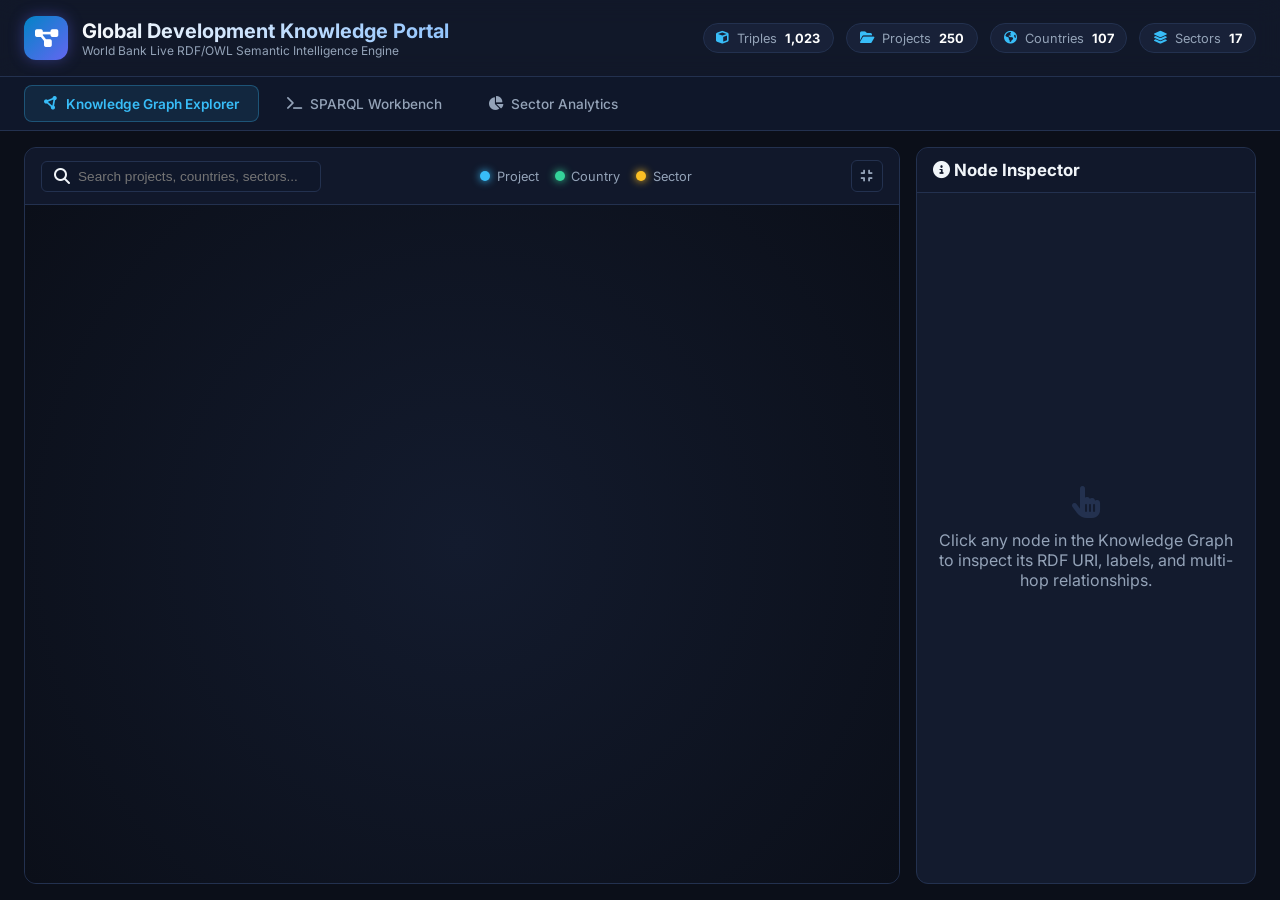
==== index.html @ 52405629 "Initialize Global Development Knowledge Graph portal and GitHub Pages deployment configuration" ====
<!DOCTYPE html>
<html lang="en">
<head>
  <meta charset="UTF-8">
  <meta name="viewport" content="width=device-width, initial-scale=1.0">
  <title>Global Development Knowledge Graph | Semantic Portal</title>
  <!-- Google Fonts -->
  <link rel="preconnect" href="https://fonts.googleapis.com">
  <link rel="preconnect" href="https://fonts.gstatic.com" crossorigin>
  <link href="https://fonts.googleapis.com/css2?family=Inter:wght@300;400;500;600;700;800&family=Fira+Code:wght@400;500;600&display=swap" rel="stylesheet">
  <!-- Font Awesome Icons -->
  <link rel="stylesheet" href="https://cdnjs.cloudflare.com/ajax/libs/font-awesome/6.4.0/css/all.min.css">
  <!-- D3.js for Knowledge Graph visualization -->
  <script src="https://d3js.org/d3.v7.min.js"></script>
  <link rel="stylesheet" href="styles.css">
</head>
<body>
  <div class="app-container">
    <!-- Header -->
    <header class="navbar">
      <div class="brand">
        <div class="logo-icon">
          <i class="fa-solid fa-diagram-project"></i>
        </div>
        <div>
          <h1 class="title">Global Development Knowledge Portal</h1>
          <p class="subtitle">World Bank Live RDF/OWL Semantic Intelligence Engine</p>
        </div>
      </div>
      
      <!-- Metrics Bar -->
      <div class="metrics-bar">
        <div class="metric-badge">
          <i class="fa-solid fa-cube"></i>
          <span class="metric-label">Triples</span>
          <span id="metric-triples" class="metric-value">--</span>
        </div>
        <div class="metric-badge">
          <i class="fa-solid fa-folder-open"></i>
          <span class="metric-label">Projects</span>
          <span id="metric-projects" class="metric-value">--</span>
        </div>
        <div class="metric-badge">
          <i class="fa-solid fa-earth-americas"></i>
          <span class="metric-label">Countries</span>
          <span id="metric-countries" class="metric-value">--</span>
        </div>
        <div class="metric-badge">
          <i class="fa-solid fa-layer-group"></i>
          <span class="metric-label">Sectors</span>
          <span id="metric-sectors" class="metric-value">--</span>
        </div>
      </div>
    </header>

    <!-- Navigation Tabs -->
    <nav class="nav-tabs">
      <button class="tab-btn active" data-tab="tab-graph">
        <i class="fa-solid fa-circle-nodes"></i> Knowledge Graph Explorer
      </button>
      <button class="tab-btn" data-tab="tab-sparql">
        <i class="fa-solid fa-terminal"></i> SPARQL Workbench
      </button>
      <button class="tab-btn" data-tab="tab-sectors">
        <i class="fa-solid fa-chart-pie"></i> Sector Analytics
      </button>
    </nav>

    <!-- Main Content Area -->
    <main class="main-content">
      <!-- TAB 1: GRAPH EXPLORER -->
      <section id="tab-graph" class="tab-content active">
        <div class="graph-layout">
          <!-- Canvas Container -->
          <div class="graph-canvas-card">
            <div class="canvas-header">
              <div class="search-box">
                <i class="fa-solid fa-magnifying-glass"></i>
                <input type="text" id="graph-search" placeholder="Search projects, countries, sectors...">
              </div>
              <div class="legend">
                <span class="legend-item"><span class="dot project-dot"></span> Project</span>
                <span class="legend-item"><span class="dot country-dot"></span> Country</span>
                <span class="legend-item"><span class="dot sector-dot"></span> Sector</span>
              </div>
              <div class="canvas-actions">
                <button id="btn-reset-zoom" class="icon-btn" title="Reset View"><i class="fa-solid fa-compress"></i></button>
              </div>
            </div>
            
            <div id="graph-viz" class="viz-container"></div>
          </div>

          <!-- Node Inspector Panel -->
          <aside class="inspector-card" id="inspector">
            <div class="inspector-header">
              <h3><i class="fa-solid fa-circle-info"></i> Node Inspector</h3>
            </div>
            <div id="inspector-body" class="inspector-body">
              <div class="empty-state">
                <i class="fa-solid fa-hand-pointer"></i>
                <p>Click any node in the Knowledge Graph to inspect its RDF URI, labels, and multi-hop relationships.</p>
              </div>
            </div>
          </aside>
        </div>
      </section>

      <!-- TAB 2: SPARQL WORKBENCH -->
      <section id="tab-sparql" class="tab-content">
        <div class="sparql-layout">
          <div class="sparql-editor-card">
            <div class="editor-header">
              <h3><i class="fa-solid fa-code"></i> SPARQL Query Console</h3>
              <div class="query-presets">
                <label>Preset Queries:</label>
                <select id="preset-select">
                  <option value="water">Water & Sanitation Sector Projects</option>
                  <option value="countries">Active Projects by Country</option>
                  <option value="sectors">Top Sectors Distribution</option>
                  <option value="all">List All RDF Triples (Limit 50)</option>
                </select>
              </div>
            </div>
            
            <textarea id="sparql-input" spellcheck="false"></textarea>
            
            <div class="editor-footer">
              <button id="btn-run-sparql" class="btn btn-primary">
                <i class="fa-solid fa-play"></i> Execute Query
              </button>
            </div>
          </div>

          <!-- Query Results Table -->
          <div class="results-card">
            <div class="results-header">
              <h3><i class="fa-solid fa-table-list"></i> Query Results</h3>
              <span id="results-count" class="badge">0 records</span>
            </div>
            <div class="table-wrapper">
              <table id="results-table">
                <thead>
                  <tr id="results-head">
                    <th>Execute a SPARQL query to view results</th>
                  </tr>
                </thead>
                <tbody id="results-body">
                </tbody>
              </table>
            </div>
          </div>
        </div>
      </section>

      <!-- TAB 3: SECTOR ANALYTICS -->
      <section id="tab-sectors" class="tab-content">
        <div class="sectors-grid" id="sectors-container">
          <!-- Populated dynamically -->
        </div>
      </section>
    </main>
  </div>

  <script src="app.js"></script>
</body>
</html>
---- styles.css ----
:root {
  --bg-dark: #0b0f19;
  --bg-card: #131b2e;
  --bg-card-hover: #1a253d;
  --border-color: #23314f;
  --text-main: #f1f5f9;
  --text-muted: #94a3b8;
  --primary: #38bdf8;
  --primary-glow: rgba(56, 189, 248, 0.25);
  --accent-project: #38bdf8;
  --accent-country: #34d399;
  --accent-sector: #fbbf24;
  --accent-purple: #a78bfa;
  --font-sans: 'Inter', -apple-system, BlinkMacSystemFont, sans-serif;
  --font-mono: 'Fira Code', monospace;
}

* {
  box-sizing: border-box;
  margin: 0;
  padding: 0;
}

body {
  font-family: var(--font-sans);
  background-color: var(--bg-dark);
  color: var(--text-main);
  min-height: 100vh;
  overflow-x: hidden;
}

.app-container {
  display: flex;
  flex-direction: column;
  height: 100vh;
}

/* Header */
.navbar {
  display: flex;
  justify-content: space-between;
  align-items: center;
  padding: 1rem 1.5rem;
  background: rgba(19, 27, 46, 0.8);
  backdrop-filter: blur(12px);
  border-bottom: 1px solid var(--border-color);
}

.brand {
  display: flex;
  align-items: center;
  gap: 0.85rem;
}

.logo-icon {
  width: 44px;
  height: 44px;
  border-radius: 12px;
  background: linear-gradient(135deg, #0284c7, #6366f1);
  display: flex;
  align-items: center;
  justify-content: center;
  font-size: 1.3rem;
  color: #fff;
  box-shadow: 0 0 15px rgba(99, 102, 241, 0.4);
}

.title {
  font-size: 1.25rem;
  font-weight: 700;
  background: linear-gradient(90deg, #f8fafc, #93c5fd);
  -webkit-background-clip: text;
  -webkit-text-fill-color: transparent;
}

.subtitle {
  font-size: 0.75rem;
  color: var(--text-muted);
  font-weight: 400;
}

/* Metrics Bar */
.metrics-bar {
  display: flex;
  gap: 0.75rem;
}

.metric-badge {
  display: flex;
  align-items: center;
  gap: 0.5rem;
  background: rgba(35, 49, 79, 0.4);
  border: 1px solid var(--border-color);
  padding: 0.4rem 0.8rem;
  border-radius: 20px;
  font-size: 0.8rem;
}

.metric-badge i {
  color: var(--primary);
}

.metric-label {
  color: var(--text-muted);
}

.metric-value {
  font-weight: 700;
  color: #fff;
}

/* Navigation Tabs */
.nav-tabs {
  display: flex;
  gap: 0.5rem;
  padding: 0.5rem 1.5rem;
  background: #0f172a;
  border-bottom: 1px solid var(--border-color);
}

.tab-btn {
  background: transparent;
  border: none;
  color: var(--text-muted);
  padding: 0.6rem 1.2rem;
  border-radius: 8px;
  font-family: var(--font-sans);
  font-size: 0.85rem;
  font-weight: 500;
  cursor: pointer;
  display: flex;
  align-items: center;
  gap: 0.5rem;
  transition: all 0.2s ease;
}

.tab-btn:hover {
  color: var(--text-main);
  background: rgba(255, 255, 255, 0.05);
}

.tab-btn.active {
  color: var(--primary);
  background: rgba(56, 189, 248, 0.1);
  border: 1px solid rgba(56, 189, 248, 0.3);
  font-weight: 600;
}

/* Main Content */
.main-content {
  flex: 1;
  overflow: hidden;
  position: relative;
}

.tab-content {
  display: none;
  height: 100%;
  padding: 1rem 1.5rem;
}

.tab-content.active {
  display: block;
}

/* Graph Tab Layout */
.graph-layout {
  display: grid;
  grid-template-columns: 1fr 340px;
  gap: 1rem;
  height: 100%;
}

.graph-canvas-card {
  background: var(--bg-card);
  border: 1px solid var(--border-color);
  border-radius: 12px;
  display: flex;
  flex-direction: column;
  overflow: hidden;
  position: relative;
}

.canvas-header {
  display: flex;
  justify-content: space-between;
  align-items: center;
  padding: 0.75rem 1rem;
  background: rgba(15, 23, 42, 0.6);
  border-bottom: 1px solid var(--border-color);
}

.search-box {
  display: flex;
  align-items: center;
  gap: 0.5rem;
  background: #0f172a;
  border: 1px solid var(--border-color);
  border-radius: 6px;
  padding: 0.4rem 0.75rem;
  width: 280px;
}

.search-box input {
  background: transparent;
  border: none;
  color: #fff;
  font-size: 0.85rem;
  outline: none;
  width: 100%;
}

.legend {
  display: flex;
  gap: 1rem;
  font-size: 0.8rem;
  color: var(--text-muted);
}

.legend-item {
  display: flex;
  align-items: center;
  gap: 0.4rem;
}

.dot {
  width: 10px;
  height: 10px;
  border-radius: 50%;
  display: inline-block;
}

.project-dot { background: var(--accent-project); box-shadow: 0 0 8px var(--accent-project); }
.country-dot { background: var(--accent-country); box-shadow: 0 0 8px var(--accent-country); }
.sector-dot { background: var(--accent-sector); box-shadow: 0 0 8px var(--accent-sector); }

.icon-btn {
  background: #0f172a;
  border: 1px solid var(--border-color);
  color: var(--text-muted);
  width: 32px;
  height: 32px;
  border-radius: 6px;
  cursor: pointer;
  display: flex;
  align-items: center;
  justify-content: center;
  transition: all 0.2s;
}

.icon-btn:hover {
  color: #fff;
  border-color: var(--primary);
}

.viz-container {
  flex: 1;
  width: 100%;
  height: 100%;
  background: radial-gradient(circle at center, #131b2e 0%, #0b0f19 100%);
}

/* Inspector Panel */
.inspector-card {
  background: var(--bg-card);
  border: 1px solid var(--border-color);
  border-radius: 12px;
  display: flex;
  flex-direction: column;
  overflow: hidden;
}

.inspector-header {
  padding: 0.75rem 1rem;
  background: rgba(15, 23, 42, 0.6);
  border-bottom: 1px solid var(--border-color);
  font-size: 0.9rem;
}

.inspector-body {
  padding: 1rem;
  flex: 1;
  overflow-y: auto;
}

.empty-state {
  display: flex;
  flex-direction: column;
  align-items: center;
  justify-content: center;
  height: 100%;
  color: var(--text-muted);
  text-align: center;
  gap: 0.75rem;
}

.empty-state i {
  font-size: 2rem;
  color: var(--border-color);
}

.node-title-badge {
  display: inline-block;
  padding: 0.25rem 0.6rem;
  border-radius: 4px;
  font-size: 0.75rem;
  font-weight: 600;
  text-transform: uppercase;
  margin-bottom: 0.5rem;
}

.node-title-badge.Project { background: rgba(56, 189, 248, 0.2); color: var(--accent-project); border: 1px solid var(--accent-project); }
.node-title-badge.Country { background: rgba(52, 211, 153, 0.2); color: var(--accent-country); border: 1px solid var(--accent-country); }
.node-title-badge.Sector { background: rgba(251, 191, 36, 0.2); color: var(--accent-sector); border: 1px solid var(--accent-sector); }

.detail-section {
  margin-top: 1rem;
}

.detail-section h4 {
  font-size: 0.75rem;
  text-transform: uppercase;
  color: var(--text-muted);
  margin-bottom: 0.4rem;
  letter-spacing: 0.05em;
}

.uri-code {
  font-family: var(--font-mono);
  font-size: 0.75rem;
  background: #0b0f19;
  padding: 0.5rem;
  border-radius: 6px;
  word-break: break-all;
  border: 1px solid var(--border-color);
  color: var(--primary);
}

.rel-list {
  list-style: none;
}

.rel-item {
  padding: 0.5rem 0;
  border-bottom: 1px dashed var(--border-color);
  font-size: 0.8rem;
  display: flex;
  justify-content: space-between;
  gap: 0.5rem;
}

.rel-label {
  color: var(--text-muted);
  font-family: var(--font-mono);
}

.rel-target {
  color: var(--text-main);
  font-weight: 500;
}

/* SPARQL Workbench Layout */
.sparql-layout {
  display: grid;
  grid-template-rows: 240px 1fr;
  gap: 1rem;
  height: 100%;
}

.sparql-editor-card {
  background: var(--bg-card);
  border: 1px solid var(--border-color);
  border-radius: 12px;
  display: flex;
  flex-direction: column;
  overflow: hidden;
}

.editor-header {
  display: flex;
  justify-content: space-between;
  align-items: center;
  padding: 0.75rem 1rem;
  background: rgba(15, 23, 42, 0.6);
  border-bottom: 1px solid var(--border-color);
}

.query-presets select {
  background: #0f172a;
  border: 1px solid var(--border-color);
  color: var(--text-main);
  padding: 0.35rem 0.6rem;
  border-radius: 6px;
  font-family: var(--font-sans);
  font-size: 0.8rem;
}

#sparql-input {
  flex: 1;
  background: #0b0f19;
  color: #38bdf8;
  font-family: var(--font-mono);
  font-size: 0.85rem;
  padding: 1rem;
  border: none;
  resize: none;
  outline: none;
  line-height: 1.4;
}

.editor-footer {
  padding: 0.5rem 1rem;
  background: rgba(15, 23, 42, 0.6);
  border-top: 1px solid var(--border-color);
  display: flex;
  justify-content: flex-end;
}

.btn-primary {
  background: linear-gradient(135deg, #0284c7, #6366f1);
  color: #fff;
  border: none;
  padding: 0.5rem 1.25rem;
  border-radius: 6px;
  font-weight: 600;
  font-size: 0.85rem;
  cursor: pointer;
  display: flex;
  align-items: center;
  gap: 0.5rem;
  transition: all 0.2s;
}

.btn-primary:hover {
  opacity: 0.9;
  box-shadow: 0 0 12px rgba(99, 102, 241, 0.4);
}

.results-card {
  background: var(--bg-card);
  border: 1px solid var(--border-color);
  border-radius: 12px;
  display: flex;
  flex-direction: column;
  overflow: hidden;
}

.results-header {
  display: flex;
  justify-content: space-between;
  align-items: center;
  padding: 0.75rem 1rem;
  background: rgba(15, 23, 42, 0.6);
  border-bottom: 1px solid var(--border-color);
}

.badge {
  background: rgba(56, 189, 248, 0.15);
  color: var(--primary);
  padding: 0.2rem 0.6rem;
  border-radius: 12px;
  font-size: 0.75rem;
}

.table-wrapper {
  flex: 1;
  overflow: auto;
}

table {
  width: 100%;
  border-collapse: collapse;
  font-size: 0.85rem;
}

th, td {
  padding: 0.75rem 1rem;
  text-align: left;
  border-bottom: 1px solid var(--border-color);
}

th {
  background: #0f172a;
  color: var(--text-muted);
  font-weight: 600;
  position: sticky;
  top: 0;
}

tr:hover {
  background: rgba(255, 255, 255, 0.02);
}

/* Sectors Tab */
.sectors-grid {
  display: grid;
  grid-template-columns: repeat(auto-fill, minmax(280px, 1fr));
  gap: 1rem;
  overflow-y: auto;
  height: 100%;
  padding-bottom: 2rem;
}

.sector-card {
  background: var(--bg-card);
  border: 1px solid var(--border-color);
  border-radius: 12px;
  padding: 1.25rem;
  display: flex;
  flex-direction: column;
  justify-content: space-between;
  transition: all 0.2s;
}

.sector-card:hover {
  border-color: var(--accent-sector);
  transform: translateY(-2px);
  box-shadow: 0 4px 15px rgba(251, 191, 36, 0.15);
}

.sector-name {
  font-size: 1rem;
  font-weight: 600;
  color: var(--text-main);
  margin-bottom: 0.5rem;
}

.sector-count-badge {
  font-size: 1.5rem;
  font-weight: 800;
  color: var(--accent-sector);
}
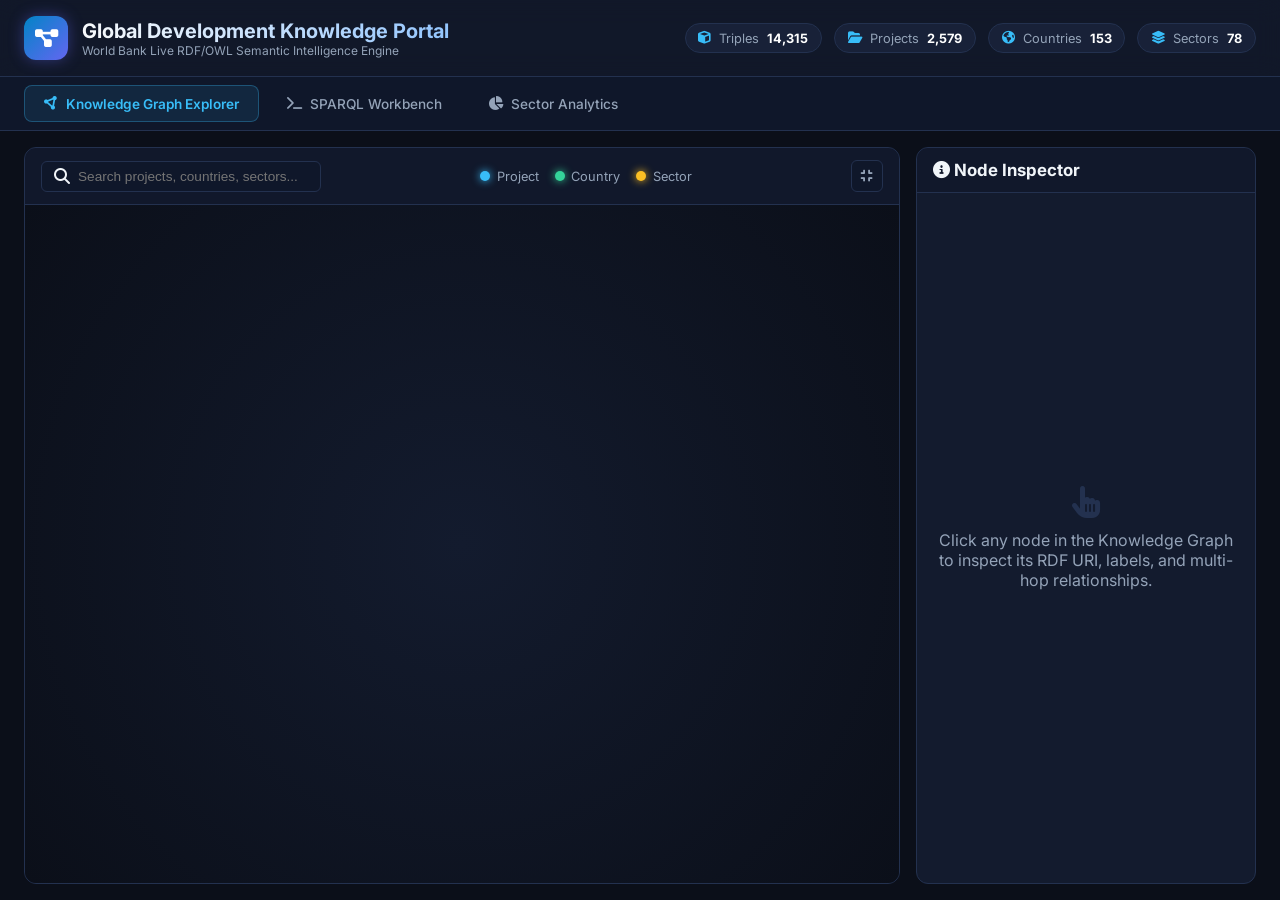
==== commit a706edcc: "Fix static host detection on GitHub Pages & set Top 10 Countries SPARQL aggregation as default" ====
--- a/index.html
+++ b/index.html
@@ -115,8 +115,8 @@
               <div class="query-presets">
                 <label>Preset Queries:</label>
                 <select id="preset-select">
+                  <option value="countries">Top 10 Active Projects by Country (Aggregation)</option>
                   <option value="water">Water & Sanitation Sector Projects</option>
-                  <option value="countries">Active Projects by Country</option>
                   <option value="sectors">Top Sectors Distribution</option>
                   <option value="all">List All RDF Triples (Limit 50)</option>
                 </select>
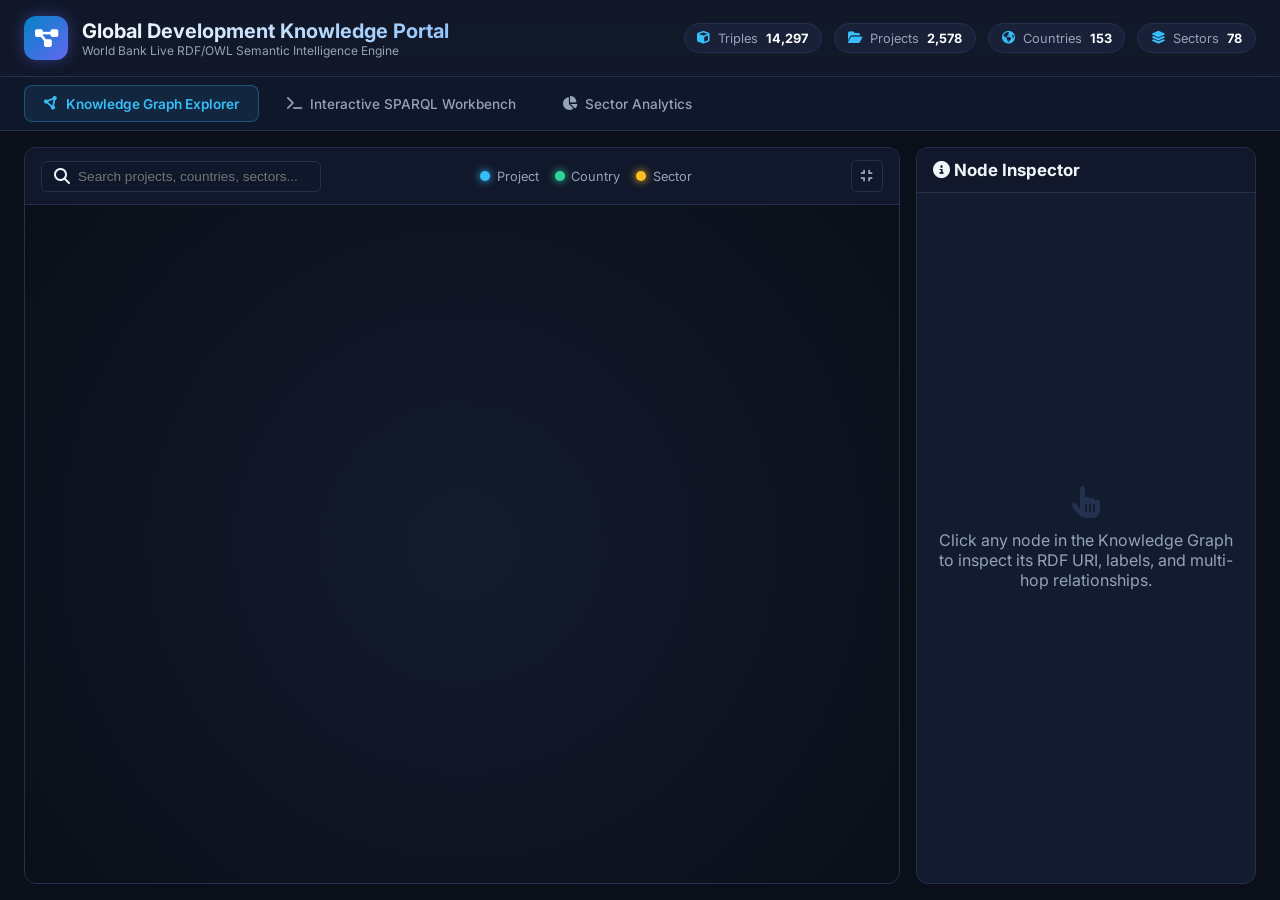
==== commit cabb252d: "Expand interactive SPARQL portal with in-browser client RDF engine, 7 presets, CSV export, and execu" ====
--- a/index.html
+++ b/index.html
@@ -59,7 +59,7 @@
         <i class="fa-solid fa-circle-nodes"></i> Knowledge Graph Explorer
       </button>
       <button class="tab-btn" data-tab="tab-sparql">
-        <i class="fa-solid fa-terminal"></i> SPARQL Workbench
+        <i class="fa-solid fa-terminal"></i> Interactive SPARQL Workbench
       </button>
       <button class="tab-btn" data-tab="tab-sectors">
         <i class="fa-solid fa-chart-pie"></i> Sector Analytics
@@ -113,12 +113,15 @@
             <div class="editor-header">
               <h3><i class="fa-solid fa-code"></i> SPARQL Query Console</h3>
               <div class="query-presets">
-                <label>Preset Queries:</label>
+                <label>Presets:</label>
                 <select id="preset-select">
-                  <option value="countries">Top 10 Active Projects by Country (Aggregation)</option>
-                  <option value="water">Water & Sanitation Sector Projects</option>
-                  <option value="sectors">Top Sectors Distribution</option>
-                  <option value="all">List All RDF Triples (Limit 50)</option>
+                  <option value="countries">🏆 Top 10 Active Countries (Aggregation)</option>
+                  <option value="water">💧 Water, Sanitation & Flood Protection</option>
+                  <option value="energy">⚡ Energy & Infrastructure Projects</option>
+                  <option value="education">🏫 Education & Health Projects</option>
+                  <option value="sectors">📊 Top 15 Sectors Breakdown</option>
+                  <option value="multihop">🔗 Multi-Hop Explorer (Project → Country → Sector)</option>
+                  <option value="all">📜 Raw Triples Inspection (Limit 50)</option>
                 </select>
               </div>
             </div>
@@ -126,8 +129,9 @@
             <textarea id="sparql-input" spellcheck="false"></textarea>
             
             <div class="editor-footer">
+              <span id="engine-status" class="engine-badge"><i class="fa-solid fa-bolt"></i> Client-Side RDF Engine Active</span>
               <button id="btn-run-sparql" class="btn btn-primary">
-                <i class="fa-solid fa-play"></i> Execute Query
+                <i class="fa-solid fa-play"></i> Run SPARQL Query
               </button>
             </div>
           </div>
@@ -135,8 +139,17 @@
           <!-- Query Results Table -->
           <div class="results-card">
             <div class="results-header">
-              <h3><i class="fa-solid fa-table-list"></i> Query Results</h3>
-              <span id="results-count" class="badge">0 records</span>
+              <div style="display:flex; align-items:center; gap:0.75rem;">
+                <h3><i class="fa-solid fa-table-list"></i> Query Results</h3>
+                <span id="results-count" class="badge">0 records</span>
+                <span id="exec-time" class="time-badge">-- ms</span>
+              </div>
+              <div style="display:flex; gap:0.5rem; align-items:center;">
+                <input type="text" id="results-search" placeholder="Filter results..." class="table-search-input">
+                <button id="btn-export-csv" class="btn-secondary" title="Export Results as CSV">
+                  <i class="fa-solid fa-file-csv"></i> Export CSV
+                </button>
+              </div>
             </div>
             <div class="table-wrapper">
               <table id="results-table">
--- a/styles.css
+++ b/styles.css
@@ -413,7 +413,18 @@
   background: rgba(15, 23, 42, 0.6);
   border-top: 1px solid var(--border-color);
   display: flex;
-  justify-content: flex-end;
+  justify-content: space-between;
+  align-items: center;
+}
+
+.engine-badge {
+  font-size: 0.75rem;
+  color: var(--accent-country);
+  background: rgba(52, 211, 153, 0.15);
+  border: 1px solid rgba(52, 211, 153, 0.3);
+  padding: 0.3rem 0.6rem;
+  border-radius: 12px;
+  font-weight: 500;
 }
 
 .btn-primary {
@@ -436,6 +447,26 @@
   box-shadow: 0 0 12px rgba(99, 102, 241, 0.4);
 }
 
+.btn-secondary {
+  background: #0f172a;
+  border: 1px solid var(--border-color);
+  color: var(--text-main);
+  padding: 0.35rem 0.75rem;
+  border-radius: 6px;
+  font-size: 0.8rem;
+  font-weight: 500;
+  cursor: pointer;
+  display: flex;
+  align-items: center;
+  gap: 0.4rem;
+  transition: all 0.2s;
+}
+
+.btn-secondary:hover {
+  border-color: var(--primary);
+  color: var(--primary);
+}
+
 .results-card {
   background: var(--bg-card);
   border: 1px solid var(--border-color);
@@ -460,6 +491,26 @@
   padding: 0.2rem 0.6rem;
   border-radius: 12px;
   font-size: 0.75rem;
+}
+
+.time-badge {
+  background: rgba(167, 139, 250, 0.15);
+  color: var(--accent-purple);
+  padding: 0.2rem 0.6rem;
+  border-radius: 12px;
+  font-size: 0.75rem;
+  font-family: var(--font-mono);
+}
+
+.table-search-input {
+  background: #0f172a;
+  border: 1px solid var(--border-color);
+  color: var(--text-main);
+  padding: 0.35rem 0.6rem;
+  border-radius: 6px;
+  font-size: 0.8rem;
+  width: 180px;
+  outline: none;
 }
 
 .table-wrapper {
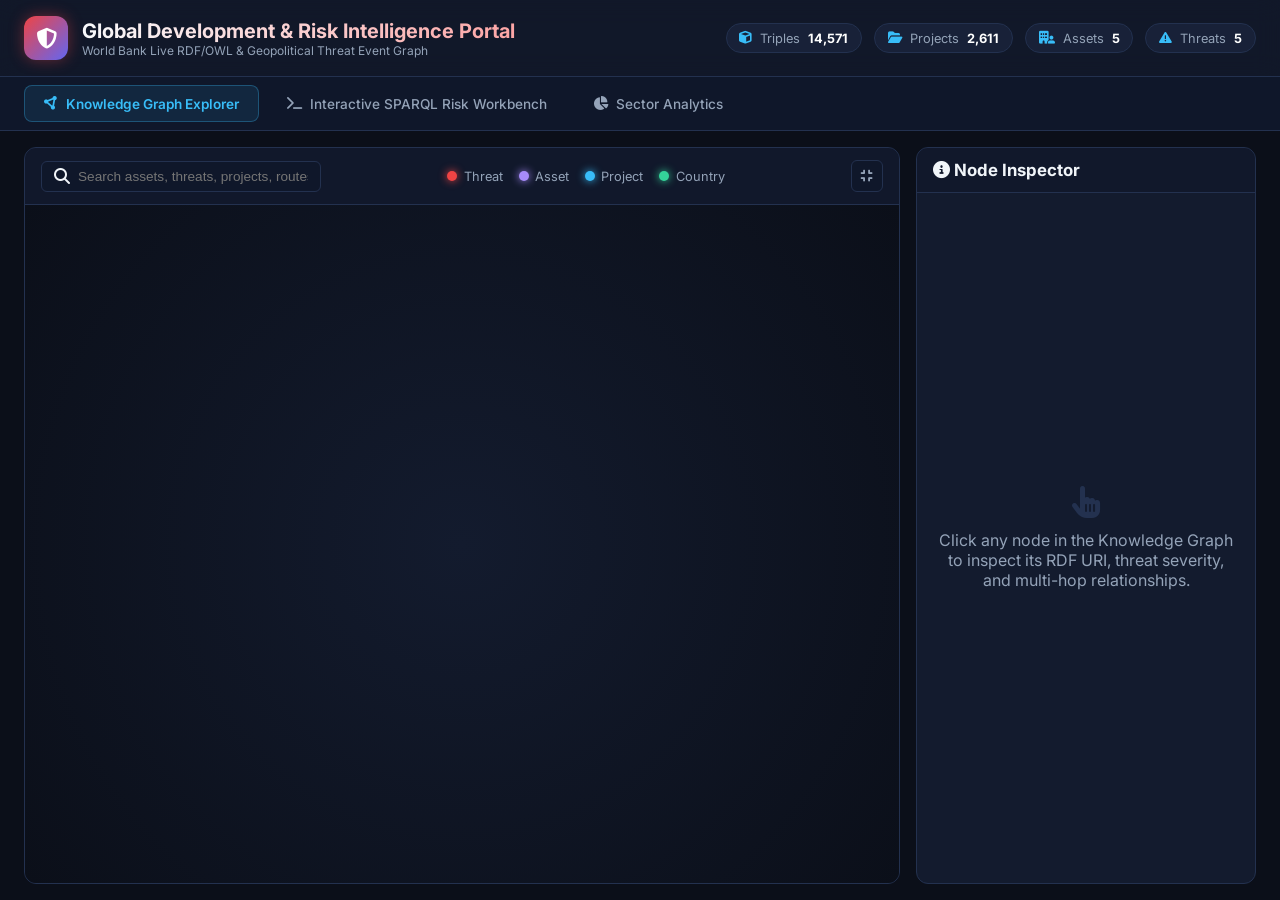
==== commit a49812f4: "Implement Geopolitical & Asset Risk Layer, ontology expansion, multi-hop risk SPARQL query, requirem" ====
--- a/index.html
+++ b/index.html
@@ -3,7 +3,7 @@
 <head>
   <meta charset="UTF-8">
   <meta name="viewport" content="width=device-width, initial-scale=1.0">
-  <title>Global Development Knowledge Graph | Semantic Portal</title>
+  <title>Global Development & Geopolitical Risk Knowledge Graph | Semantic Portal</title>
   <!-- Google Fonts -->
   <link rel="preconnect" href="https://fonts.googleapis.com">
   <link rel="preconnect" href="https://fonts.gstatic.com" crossorigin>
@@ -20,11 +20,11 @@
     <header class="navbar">
       <div class="brand">
         <div class="logo-icon">
-          <i class="fa-solid fa-diagram-project"></i>
+          <i class="fa-solid fa-shield-halved"></i>
         </div>
         <div>
-          <h1 class="title">Global Development Knowledge Portal</h1>
-          <p class="subtitle">World Bank Live RDF/OWL Semantic Intelligence Engine</p>
+          <h1 class="title">Global Development & Risk Intelligence Portal</h1>
+          <p class="subtitle">World Bank Live RDF/OWL & Geopolitical Threat Event Graph</p>
         </div>
       </div>
       
@@ -41,14 +41,14 @@
           <span id="metric-projects" class="metric-value">--</span>
         </div>
         <div class="metric-badge">
-          <i class="fa-solid fa-earth-americas"></i>
-          <span class="metric-label">Countries</span>
-          <span id="metric-countries" class="metric-value">--</span>
+          <i class="fa-solid fa-building-user"></i>
+          <span class="metric-label">Assets</span>
+          <span id="metric-assets" class="metric-value">--</span>
         </div>
         <div class="metric-badge">
-          <i class="fa-solid fa-layer-group"></i>
-          <span class="metric-label">Sectors</span>
-          <span id="metric-sectors" class="metric-value">--</span>
+          <i class="fa-solid fa-triangle-exclamation"></i>
+          <span class="metric-label">Threats</span>
+          <span id="metric-threats" class="metric-value">--</span>
         </div>
       </div>
     </header>
@@ -59,7 +59,7 @@
         <i class="fa-solid fa-circle-nodes"></i> Knowledge Graph Explorer
       </button>
       <button class="tab-btn" data-tab="tab-sparql">
-        <i class="fa-solid fa-terminal"></i> Interactive SPARQL Workbench
+        <i class="fa-solid fa-terminal"></i> Interactive SPARQL Risk Workbench
       </button>
       <button class="tab-btn" data-tab="tab-sectors">
         <i class="fa-solid fa-chart-pie"></i> Sector Analytics
@@ -76,12 +76,13 @@
             <div class="canvas-header">
               <div class="search-box">
                 <i class="fa-solid fa-magnifying-glass"></i>
-                <input type="text" id="graph-search" placeholder="Search projects, countries, sectors...">
+                <input type="text" id="graph-search" placeholder="Search assets, threats, projects, routes...">
               </div>
               <div class="legend">
+                <span class="legend-item"><span class="dot threat-dot"></span> Threat</span>
+                <span class="legend-item"><span class="dot asset-dot"></span> Asset</span>
                 <span class="legend-item"><span class="dot project-dot"></span> Project</span>
                 <span class="legend-item"><span class="dot country-dot"></span> Country</span>
-                <span class="legend-item"><span class="dot sector-dot"></span> Sector</span>
               </div>
               <div class="canvas-actions">
                 <button id="btn-reset-zoom" class="icon-btn" title="Reset View"><i class="fa-solid fa-compress"></i></button>
@@ -99,7 +100,7 @@
             <div id="inspector-body" class="inspector-body">
               <div class="empty-state">
                 <i class="fa-solid fa-hand-pointer"></i>
-                <p>Click any node in the Knowledge Graph to inspect its RDF URI, labels, and multi-hop relationships.</p>
+                <p>Click any node in the Knowledge Graph to inspect its RDF URI, threat severity, and multi-hop relationships.</p>
               </div>
             </div>
           </aside>
@@ -115,6 +116,7 @@
               <div class="query-presets">
                 <label>Presets:</label>
                 <select id="preset-select">
+                  <option value="risk">⚠️ Geopolitical Risk Traversal (Asset → Route → Threat Event)</option>
                   <option value="countries">🏆 Top 10 Active Countries (Aggregation)</option>
                   <option value="water">💧 Water, Sanitation & Flood Protection</option>
                   <option value="energy">⚡ Energy & Infrastructure Projects</option>
--- a/styles.css
+++ b/styles.css
@@ -11,6 +11,7 @@
   --accent-country: #34d399;
   --accent-sector: #fbbf24;
   --accent-purple: #a78bfa;
+  --accent-threat: #ef4444;
   --font-sans: 'Inter', -apple-system, BlinkMacSystemFont, sans-serif;
   --font-mono: 'Fira Code', monospace;
 }
@@ -56,19 +57,19 @@
   width: 44px;
   height: 44px;
   border-radius: 12px;
-  background: linear-gradient(135deg, #0284c7, #6366f1);
+  background: linear-gradient(135deg, #ef4444, #6366f1);
   display: flex;
   align-items: center;
   justify-content: center;
   font-size: 1.3rem;
   color: #fff;
-  box-shadow: 0 0 15px rgba(99, 102, 241, 0.4);
+  box-shadow: 0 0 15px rgba(239, 68, 68, 0.4);
 }
 
 .title {
   font-size: 1.25rem;
   font-weight: 700;
-  background: linear-gradient(90deg, #f8fafc, #93c5fd);
+  background: linear-gradient(90deg, #f8fafc, #fca5a5);
   -webkit-background-clip: text;
   -webkit-text-fill-color: transparent;
 }
@@ -230,6 +231,8 @@
   display: inline-block;
 }
 
+.threat-dot { background: var(--accent-threat); box-shadow: 0 0 8px var(--accent-threat); }
+.asset-dot { background: var(--accent-purple); box-shadow: 0 0 8px var(--accent-purple); }
 .project-dot { background: var(--accent-project); box-shadow: 0 0 8px var(--accent-project); }
 .country-dot { background: var(--accent-country); box-shadow: 0 0 8px var(--accent-country); }
 .sector-dot { background: var(--accent-sector); box-shadow: 0 0 8px var(--accent-sector); }
@@ -309,6 +312,8 @@
   margin-bottom: 0.5rem;
 }
 
+.node-title-badge.ThreatEvent { background: rgba(239, 68, 68, 0.2); color: var(--accent-threat); border: 1px solid var(--accent-threat); }
+.node-title-badge.Asset { background: rgba(167, 139, 250, 0.2); color: var(--accent-purple); border: 1px solid var(--accent-purple); }
 .node-title-badge.Project { background: rgba(56, 189, 248, 0.2); color: var(--accent-project); border: 1px solid var(--accent-project); }
 .node-title-badge.Country { background: rgba(52, 211, 153, 0.2); color: var(--accent-country); border: 1px solid var(--accent-country); }
 .node-title-badge.Sector { background: rgba(251, 191, 36, 0.2); color: var(--accent-sector); border: 1px solid var(--accent-sector); }
@@ -428,7 +433,7 @@
 }
 
 .btn-primary {
-  background: linear-gradient(135deg, #0284c7, #6366f1);
+  background: linear-gradient(135deg, #ef4444, #6366f1);
   color: #fff;
   border: none;
   padding: 0.5rem 1.25rem;
@@ -444,7 +449,7 @@
 
 .btn-primary:hover {
   opacity: 0.9;
-  box-shadow: 0 0 12px rgba(99, 102, 241, 0.4);
+  box-shadow: 0 0 12px rgba(239, 68, 68, 0.4);
 }
 
 .btn-secondary {
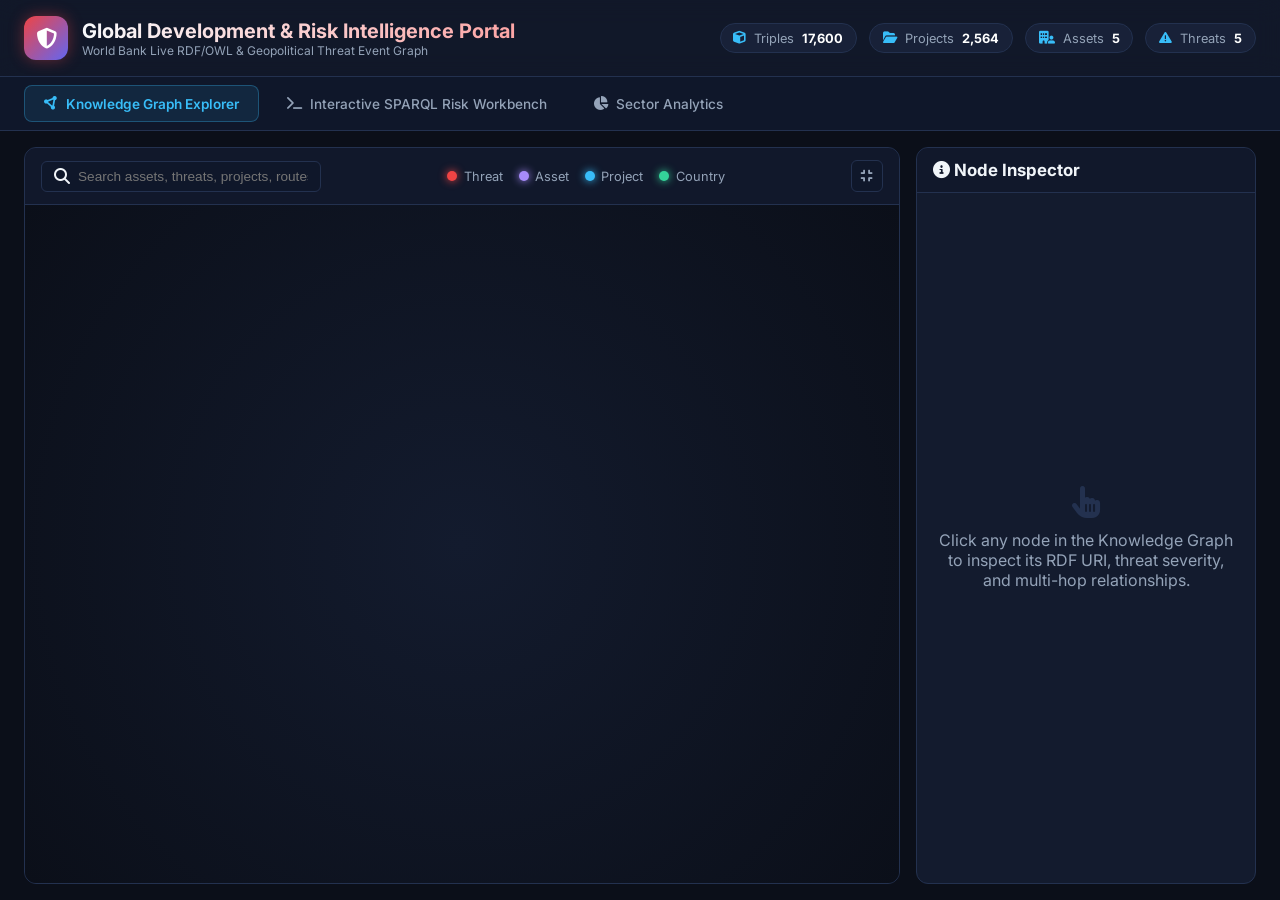
==== commit 3503f7be: "Add Load Multi-Hop Risk Assessment template dropdown, index.qmd, JS injection logic, and in-browser " ====
--- a/index.html
+++ b/index.html
@@ -113,17 +113,26 @@
           <div class="sparql-editor-card">
             <div class="editor-header">
               <h3><i class="fa-solid fa-code"></i> SPARQL Query Console</h3>
-              <div class="query-presets">
-                <label>Presets:</label>
+              <div class="query-presets" style="display:flex; align-items:center; gap:0.5rem;">
+                <label for="template-select"><strong>Load Multi-Hop Risk Assessment:</strong></label>
+                <select id="template-select">
+                  <option value="">-- Select a Multi-Hop Risk Template --</option>
+                  <option value="template1">Geographic Contagion (2-Hop Risk)</option>
+                  <option value="template2">Supply Chain Blast Radius (3-Hop Risk)</option>
+                  <option value="template3">Cross-Entity Dependency (4-Hop Risk)</option>
+                </select>
+                
+                <span style="color:var(--border-color); margin:0 0.25rem;">|</span>
+                
+                <label for="preset-select">Presets:</label>
                 <select id="preset-select">
-                  <option value="risk">⚠️ Geopolitical Risk Traversal (Asset → Route → Threat Event)</option>
-                  <option value="countries">🏆 Top 10 Active Countries (Aggregation)</option>
-                  <option value="water">💧 Water, Sanitation & Flood Protection</option>
-                  <option value="energy">⚡ Energy & Infrastructure Projects</option>
-                  <option value="education">🏫 Education & Health Projects</option>
-                  <option value="sectors">📊 Top 15 Sectors Breakdown</option>
-                  <option value="multihop">🔗 Multi-Hop Explorer (Project → Country → Sector)</option>
-                  <option value="all">📜 Raw Triples Inspection (Limit 50)</option>
+                  <option value="risk">⚠️ Geopolitical Risk Traversal</option>
+                  <option value="countries">🏆 Top 10 Active Countries</option>
+                  <option value="water">💧 Water & Sanitation</option>
+                  <option value="energy">⚡ Energy & Extractives</option>
+                  <option value="education">🏫 Education & Health</option>
+                  <option value="sectors">📊 Sectors Breakdown</option>
+                  <option value="all">📜 Raw Triples (Limit 50)</option>
                 </select>
               </div>
             </div>
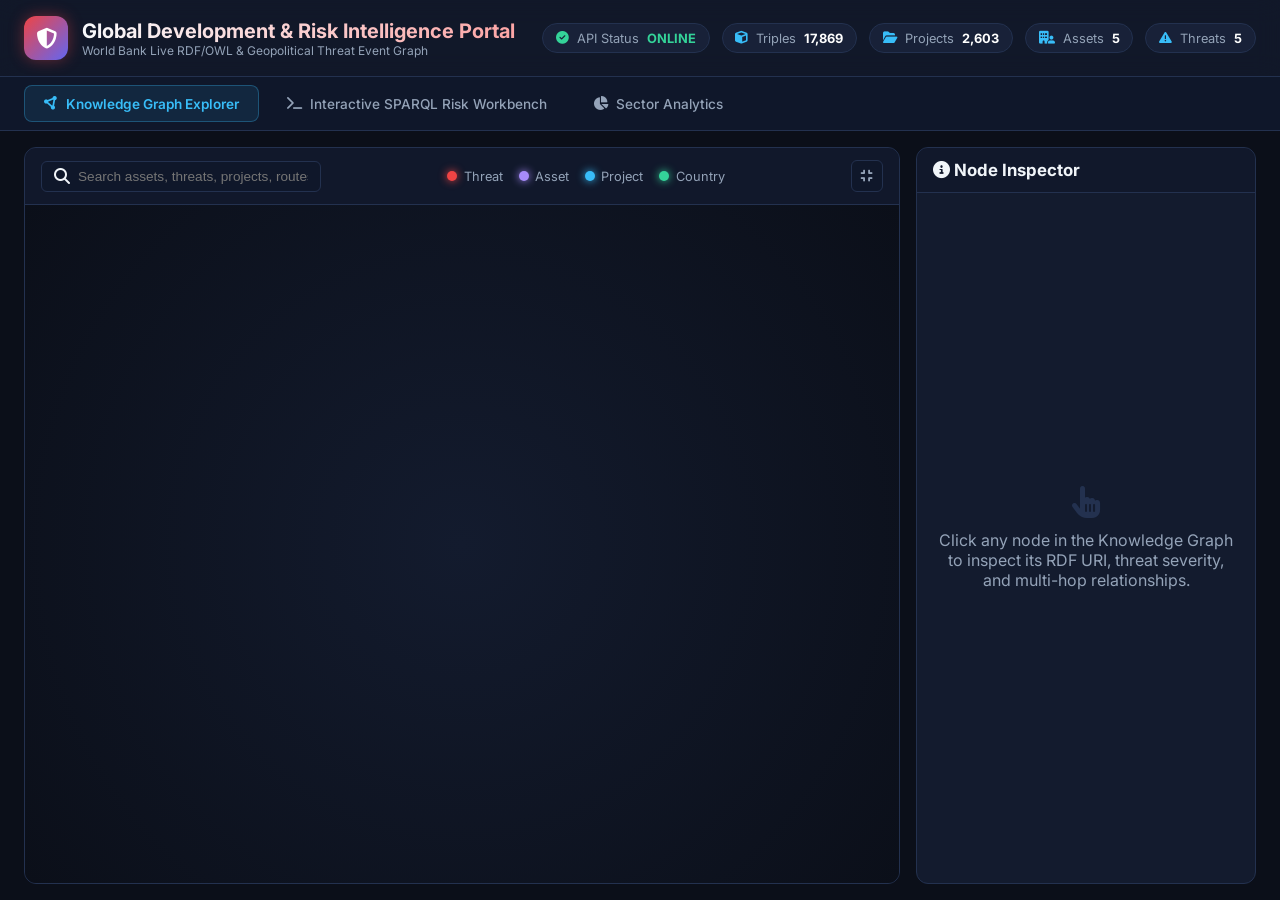
==== commit 9c18ff98: "Implement API Health & Lineage Inspector, api_health.json audit log, and status pill badge UI" ====
--- a/index.html
+++ b/index.html
@@ -30,6 +30,11 @@
       
       <!-- Metrics Bar -->
       <div class="metrics-bar">
+        <div id="btn-api-health" class="metric-badge health-pill" style="cursor:pointer;" title="Click for Live API Health & Lineage Audit">
+          <i id="health-status-icon" class="fa-solid fa-circle-check" style="color:#34d399;"></i>
+          <span class="metric-label">API Status</span>
+          <span id="metric-api-status" class="metric-value" style="color:#34d399;">ONLINE</span>
+        </div>
         <div class="metric-badge">
           <i class="fa-solid fa-cube"></i>
           <span class="metric-label">Triples</span>
@@ -186,6 +191,22 @@
     </main>
   </div>
 
+  <!-- API HEALTH & LINEAGE MODAL -->
+  <div id="modal-api-health" class="modal-backdrop">
+    <div class="modal-card">
+      <div class="modal-header">
+        <h3><i class="fa-solid fa-server" style="color:var(--primary);"></i> API Health & Data Lineage Inspector</h3>
+        <button id="btn-close-modal" class="icon-btn"><i class="fa-solid fa-xmark"></i></button>
+      </div>
+      <div class="modal-body" id="health-modal-body">
+        <div style="text-align:center; padding:2rem; color:var(--text-muted);">
+          <i class="fa-solid fa-spinner fa-spin fa-2x"></i>
+          <p style="margin-top:0.5rem;">Fetching live API health logs...</p>
+        </div>
+      </div>
+    </div>
+  </div>
+
   <script src="app.js"></script>
 </body>
 </html>
--- a/styles.css
+++ b/styles.css
@@ -95,6 +95,13 @@
   padding: 0.4rem 0.8rem;
   border-radius: 20px;
   font-size: 0.8rem;
+  transition: all 0.2s ease;
+}
+
+.metric-badge.health-pill:hover {
+  border-color: var(--accent-country);
+  background: rgba(52, 211, 153, 0.15);
+  box-shadow: 0 0 10px rgba(52, 211, 153, 0.2);
 }
 
 .metric-badge i {
@@ -586,3 +593,77 @@
   font-weight: 800;
   color: var(--accent-sector);
 }
+
+/* Modal Styling */
+.modal-backdrop {
+  display: none;
+  position: fixed;
+  top: 0;
+  left: 0;
+  width: 100vw;
+  height: 100vh;
+  background: rgba(11, 15, 25, 0.8);
+  backdrop-filter: blur(8px);
+  z-index: 1000;
+  align-items: center;
+  justify-content: center;
+}
+
+.modal-backdrop.active {
+  display: flex;
+}
+
+.modal-card {
+  background: var(--bg-card);
+  border: 1px solid var(--border-color);
+  border-radius: 16px;
+  width: 620px;
+  max-width: 90vw;
+  max-height: 85vh;
+  display: flex;
+  flex-direction: column;
+  overflow: hidden;
+  box-shadow: 0 10px 40px rgba(0, 0, 0, 0.6);
+}
+
+.modal-header {
+  display: flex;
+  justify-content: space-between;
+  align-items: center;
+  padding: 1rem 1.25rem;
+  background: rgba(15, 23, 42, 0.8);
+  border-bottom: 1px solid var(--border-color);
+}
+
+.modal-body {
+  padding: 1.25rem;
+  overflow-y: auto;
+  font-size: 0.85rem;
+}
+
+.health-grid {
+  display: grid;
+  grid-template-columns: repeat(2, 1fr);
+  gap: 1rem;
+  margin-bottom: 1.25rem;
+}
+
+.health-metric-box {
+  background: #0f172a;
+  border: 1px solid var(--border-color);
+  padding: 1rem;
+  border-radius: 10px;
+}
+
+.health-metric-box .label {
+  font-size: 0.75rem;
+  color: var(--text-muted);
+  text-transform: uppercase;
+  margin-bottom: 0.25rem;
+}
+
+.health-metric-box .val {
+  font-size: 1.25rem;
+  font-weight: 700;
+  color: var(--primary);
+}
